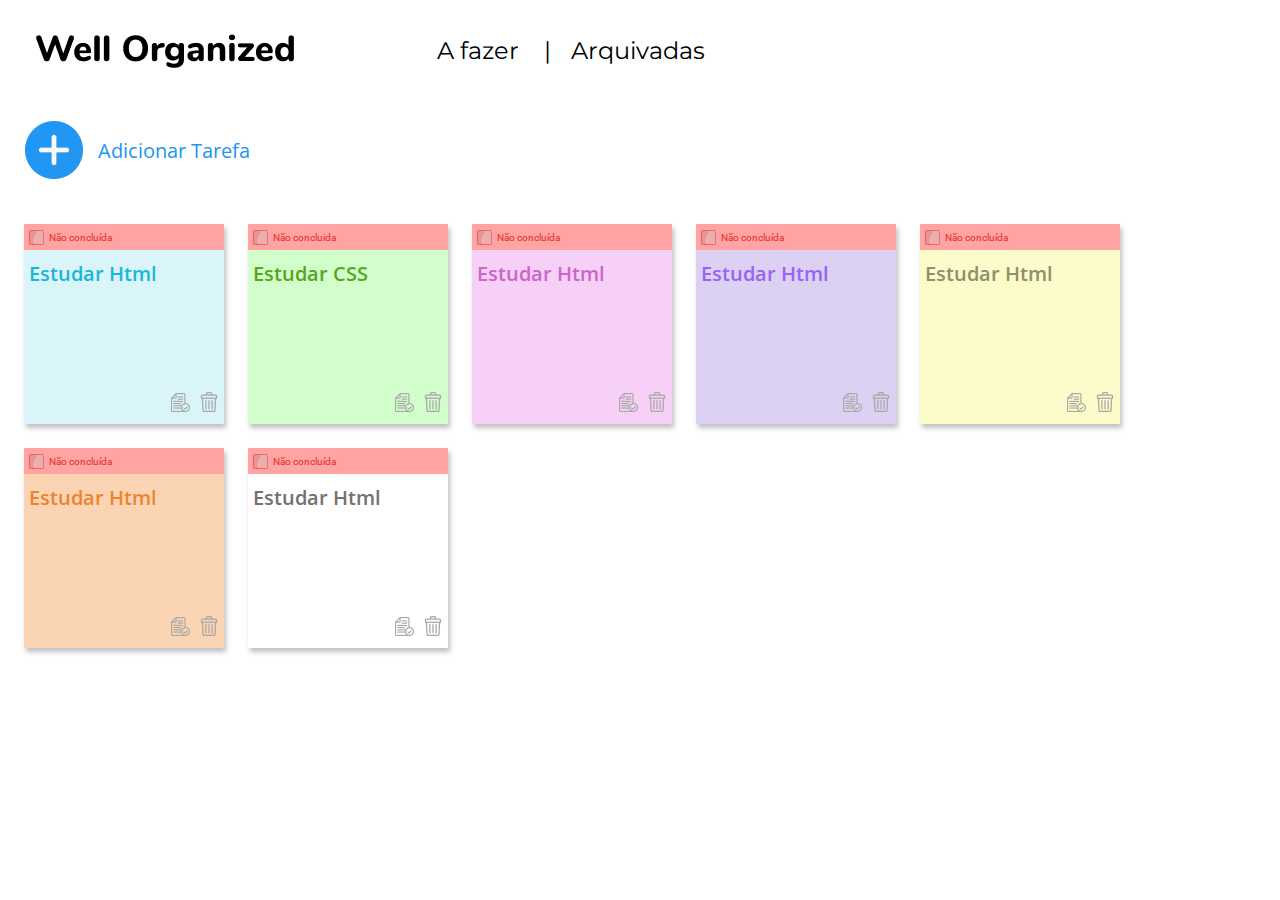
==== index.html @ ae43e27e "tag div substituida pela tag main" ====
<!DOCTYPE html>
<html lang="pt-br">
  <head>
    <title>Well Organized</title>
    <meta charset="UTF-8" />
    <meta name="viewport" content="width=device-width, initial-scale=1.0" />
    <link rel="icon" href="./public/assets/favicon.ico" />
    <link href="public/css/style.css" rel="stylesheet" />
  </head>

  <body>
    <header>
      <div class="image">
        <img
          src="public/assets/well-organized-logo.png"
          alt="Well Organized Logo"
        />
      </div>
      <nav>
        <button class="btn-menu">A fazer</button>
        <span class="pipe-menu">|</span>
        <button class="btn-menu">Arquivadas</button>
      </nav>
    </header>

    <main class="container">
      <div class="add-tasks">
        <button id="btn-add-1">
          <img src="public/assets/task-add-icon.png" alt="Adicionar" />
          <span>Adicionar Tarefa</span>
        </button>
        <div class="form-add-tasks">
          <label for="desc">Descrição</label>
          <input type="text" id="desc" name="descricao" />
          <label for="colors">Cor</label>
          <section id="colors">
            <div class="square color-blue"></div>
            <div class="square color-green"></div>
            <div class="square color-pink"></div>
            <div class="square color-purple"></div>
            <div class="square color-yellow"></div>
            <div class="square color-orange"></div>
            <div class="square color-white"></div>
          </section>
          <button id="btn-add-2">Adicionar</button>
        </div>
      </div>
      <div class="container-tasks-todo">
        <div class="card blue-task">
          <div class="header-card-task">
            <img src="public/assets/unchecked.png" alt="unchecked" />
            <span>Não concluída</span>
          </div>
          <p class="content">Estudar Html</p>
          <div class="footer-btns">
            <button>
              <img src="public/assets/archive-gray-scale.png" alt="arquivar" />
            </button>
            <button>
              <img
                src="public/assets/trash-gray-scale.png"
                alt="lixeira desativada"
              />
            </button>
          </div>
        </div>
        <div class="card green-task">
          <div class="header-card-task">
            <img src="public/assets/unchecked.png" alt="unchecked" />
            <span>Não concluida</span>
          </div>
          <p class="content">Estudar CSS</p>
          <div class="footer-btns">
            <button>
              <img src="public/assets/archive-gray-scale.png" alt="arquivar" />
            </button>
            <button>
              <img
                src="public/assets/trash-gray-scale.png"
                alt="lixeira desativada"
              />
            </button>
          </div>
        </div>
        <div class="card pink-task">
          <div class="header-card-task">
            <img src="public/assets/unchecked.png" alt="unchecked" />
            <span>Não concluída</span>
          </div>
          <p class="content">Estudar Html</p>
          <div class="footer-btns">
            <button>
              <img src="public/assets/archive-gray-scale.png" alt="arquivar" />
            </button>
            <button>
              <img
                src="public/assets/trash-gray-scale.png"
                alt="lixeira desativada"
              />
            </button>
          </div>
        </div>
        <div class="card purple-task">
          <div class="header-card-task">
            <img src="public/assets/unchecked.png" alt="unchecked" />
            <span>Não concluída</span>
          </div>
          <p class="content">Estudar Html</p>
          <div class="footer-btns">
            <button>
              <img src="public/assets/archive-gray-scale.png" alt="arquivar" />
            </button>
            <button>
              <img
                src="public/assets/trash-gray-scale.png"
                alt="lixeira desativada"
              />
            </button>
          </div>
        </div>

        <div class="card yellow-task">
          <div class="header-card-task">
            <img src="public/assets/unchecked.png" alt="unchecked" />
            <span>Não concluída</span>
          </div>
          <p class="content">Estudar Html</p>
          <div class="footer-btns">
            <button>
              <img src="public/assets/archive-gray-scale.png" alt="arquivar" />
            </button>
            <button>
              <img
                src="public/assets/trash-gray-scale.png"
                alt="lixeira desativada"
              />
            </button>
          </div>
        </div>
        <div class="card orange-task">
          <div class="header-card-task">
            <img src="public/assets/unchecked.png" alt="unchecked" />
            <span>Não concluída</span>
          </div>
          <p class="content">Estudar Html</p>
          <div class="footer-btns">
            <button>
              <img src="public/assets/archive-gray-scale.png" alt="arquivar" />
            </button>
            <button>
              <img
                src="public/assets/trash-gray-scale.png"
                alt="lixeira desativada"
              />
            </button>
          </div>
        </div>
        <div class="card white-task">
          <div class="header-card-task">
            <img src="public/assets/unchecked.png" alt="unchecked" />
            <span>Não concluída</span>
          </div>
          <p class="content">Estudar Html</p>
          <div class="footer-btns">
            <button>
              <img src="public/assets/archive-gray-scale.png" alt="arquivar" />
            </button>
            <button>
              <img
                src="public/assets/trash-gray-scale.png"
                alt="lixeira desativada"
              />
            </button>
          </div>
        </div>
      </div>
    </main>

    <script src="public/js/script.js"></script>
  </body>
</html>
---- public/css/style.css ----
@import url('https://fonts.googleapis.com/css2?family=Montserrat:wght@400;500&family=Open+Sans:wght@600&family=Roboto:wght@400;500&display=swap');

* {
  margin: 0;
  padding: 0;
  box-sizing: border-box;
}

/*Cabeçalho*/

header {
  display: flex;
  justify-content: flex-start;
  align-items: center;
  height: 100px;
}
.image {
  margin-left: 35px;
  margin-right: 126px;
}
.btn-menu {
  border: none;
  background-color: transparent;
  cursor: pointer;
  padding: 0px 16px;
  text-align: center;
  font-family: 'Montserrat', sans-serif;
  font-size: 24px;
}
.btn-menu:hover {
  border-bottom: 2px solid black;
}
.pipe-menu {
  font-family: 'Montserrat', sans-serif;
  font-size: 24px;
}

/*Área de adição de tarefas*/

.add-tasks {
  height: 100px;
  display: flex;
  align-items: center;
}
#btn-add-1 {
  margin-left: 25px;
  border: none;
  background-color: transparent;
  cursor: pointer;
  font-family: 'Open Sans', sans-serif;
  font-size: 20px;
  color: #2196f3;
  display: flex;
  align-items: center;
}
.change #btn-add-1 {
  display: none;
}
#btn-add-1 img {
  margin-right: 10px;
}
.form-add-tasks {
  height: 100px;
  margin-left: 26px;
  display: flex;
  align-items: center;
  transform: translateX(-140%);
  transition: all 0.5s;
}
.change .form-add-tasks {
  transform: translateX(0);
}
.form-add-tasks label {
  font-family: 'Montserrat', sans-serif;
  font-weight: 500;
  font-size: 18px;
  color: #000000;
  margin: 0px 2px;
}
#desc {
  width: 490px;
  height: 40px;
  background: #ffffff;
  border: 2px solid #50b6cf;
  border-radius: 7px;
  margin-left: 6px;
  margin-right: 18px;
  padding: 9px 14px;
}
.square {
  width: 20px;
  height: 20px;
  border: 1px solid #646464;
  margin: 0px 4px;
  cursor: pointer;
}
.square:hover {
  box-shadow: 2px 2px 2px rgba(0, 0, 0, 0.25);
}
.square:active {
  border: 1px solid #000000;
  box-shadow: 2px 2px 2px rgba(0, 0, 0, 0.25);
}
.color-blue {
  background-color: #daf5fa;
}
.color-green {
  background-color: #d1fecb;
}
.color-pink {
  background-color: #f6d0f6;
}
.color-purple {
  background-color: #dcd0f3;
}
.color-yellow {
  background-color: #fcfccb;
}
.color-orange {
  background-color: #fbd4b4;
}
.color-white {
  background-color: #ffffff;
}
#colors {
  display: inline-flex;
}
#btn-add-2 {
  border: none;
  border-radius: 10px;
  background-color: #50b6cf;
  width: 145px;
  height: 40px;
  cursor: pointer;
  font-family: 'Roboto', sans-serif;
  font-weight: 500;
  font-size: 25px;
  color: #ffffff;
  text-align: center;
  margin-left: 16px;
}
#btn-add-2:hover {
  background-color: #4ba3b9;
}

/*Área dos cartões de tarefas*/
.container-tasks-todo {
  margin: 12px;
  display: flex;
  align-items: center;
  flex-wrap: wrap;
}
.card {
  width: 200px;
  height: 200px;
  box-shadow: 2px 4px 5px rgba(0, 0, 0, 0.25);
  margin: 12px;
  position: relative;
}
.header-card-task {
  background-color: #ffa4a3;
  height: 26px;
  font-family: 'Roboto', sans-serif;
  font-weight: 400;
  font-size: 10px;
  color: #e42c28;
  display: flex;
  align-items: center;
  cursor: pointer;
}
.header-card-task img,
span {
  margin-left: 5px;
}
.content {
  font-family: 'Open Sans', sans-serif;
  font-weight: 600;
  font-size: 20px;
  margin: 10px 5px;
}
.footer-btns {
  position: absolute;
  bottom: 8px;
  right: 5px;
}
.footer-btns button {
  background-color: transparent;
  border: none;
  cursor: pointer;
  margin-left: 5px;
}
.blue-task {
  background-color: #daf5fa;
  color: #19b5dc;
}
.green-task {
  background-color: #d1fecb;
  color: #58a51d;
}
.pink-task {
  background-color: #f6d0f6;
  color: #cb65cb;
}
.purple-task {
  background-color: #dcd0f3;
  color: #9763f9;
}
.yellow-task {
  background-color: #fcfccb;
  color: #8f8f69;
}
.orange-task {
  background-color: #fbd4b4;
  color: #ec842e;
}
.white-task {
  background-color: #ffff;
  color: #727272;
}
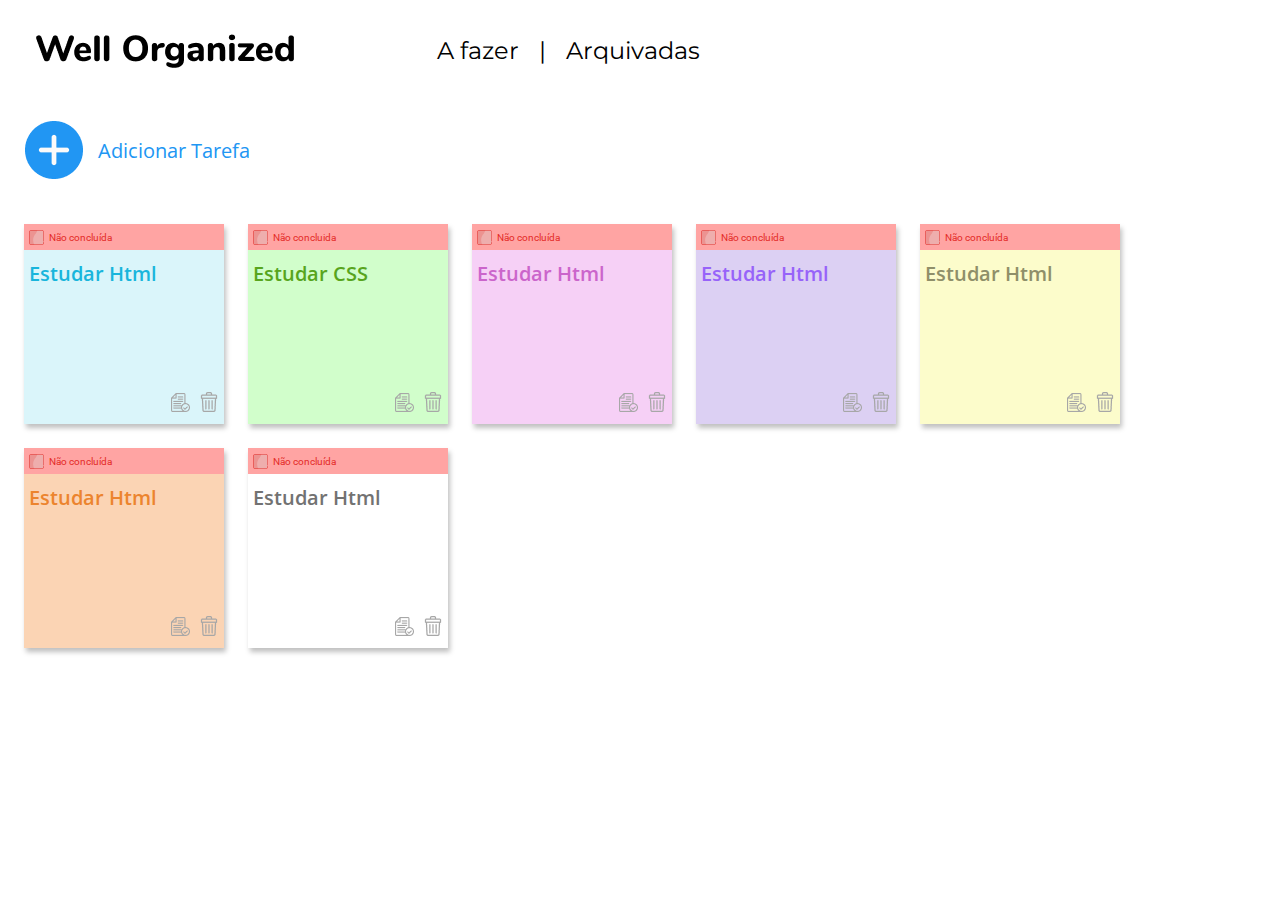
==== commit 2b5c3963: "nova atualizacao dos arquivos" ====
--- a/index.html
+++ b/index.html
@@ -17,9 +17,11 @@
         />
       </div>
       <nav>
-        <button class="btn-menu">A fazer</button>
-        <span class="pipe-menu">|</span>
-        <button class="btn-menu">Arquivadas</button>
+        <ul>
+          <li><a class="btn-menu" href="#AFazer">A fazer</a></li>
+          <li class="pipe-menu">|</li>
+          <li><a class="btn-menu" href="arquivadas.html">Arquivadas</a></li>
+        </ul>
       </nav>
     </header>
 
--- a/public/css/style.css
+++ b/public/css/style.css
@@ -18,14 +18,19 @@
   margin-left: 35px;
   margin-right: 126px;
 }
+ul li {
+  list-style-type: none;
+  display: inline;
+}
 .btn-menu {
   border: none;
-  background-color: transparent;
   cursor: pointer;
   padding: 0px 16px;
   text-align: center;
   font-family: 'Montserrat', sans-serif;
   font-size: 24px;
+  text-decoration: none;
+  color: #000000;
 }
 .btn-menu:hover {
   border-bottom: 2px solid black;
@@ -33,6 +38,18 @@
 .pipe-menu {
   font-family: 'Montserrat', sans-serif;
   font-size: 24px;
+}
+/*Area de tarefas arquivadas*/
+
+.arquivadas {
+  height: 100px;
+  display: flex;
+  align-items: center;
+  font-family: 'Montserrat', sans-serif;
+  font-weight: 500;
+  font-size: 18px;
+  color: #000000;
+  margin-left: 35px;
 }
 
 /*Área de adição de tarefas*/
@@ -96,10 +113,7 @@
 }
 .square:hover {
   box-shadow: 2px 2px 2px rgba(0, 0, 0, 0.25);
-}
-.square:active {
   border: 1px solid #000000;
-  box-shadow: 2px 2px 2px rgba(0, 0, 0, 0.25);
 }
 .color-blue {
   background-color: #daf5fa;
@@ -217,3 +231,22 @@
   background-color: #ffff;
   color: #727272;
 }
+/*Apenas exemplo dos cards arquivados*/
+.arq {
+  background-color: #b8ff99;
+  height: 26px;
+  font-family: 'Roboto', sans-serif;
+  font-weight: 400;
+  font-size: 10px;
+  color: #2b5a07;
+  display: flex;
+  align-items: center;
+  cursor: pointer;
+}
+.arq img,
+span {
+  margin-left: 5px;
+}
+.arqcard .content {
+  text-decoration: line-through;
+}
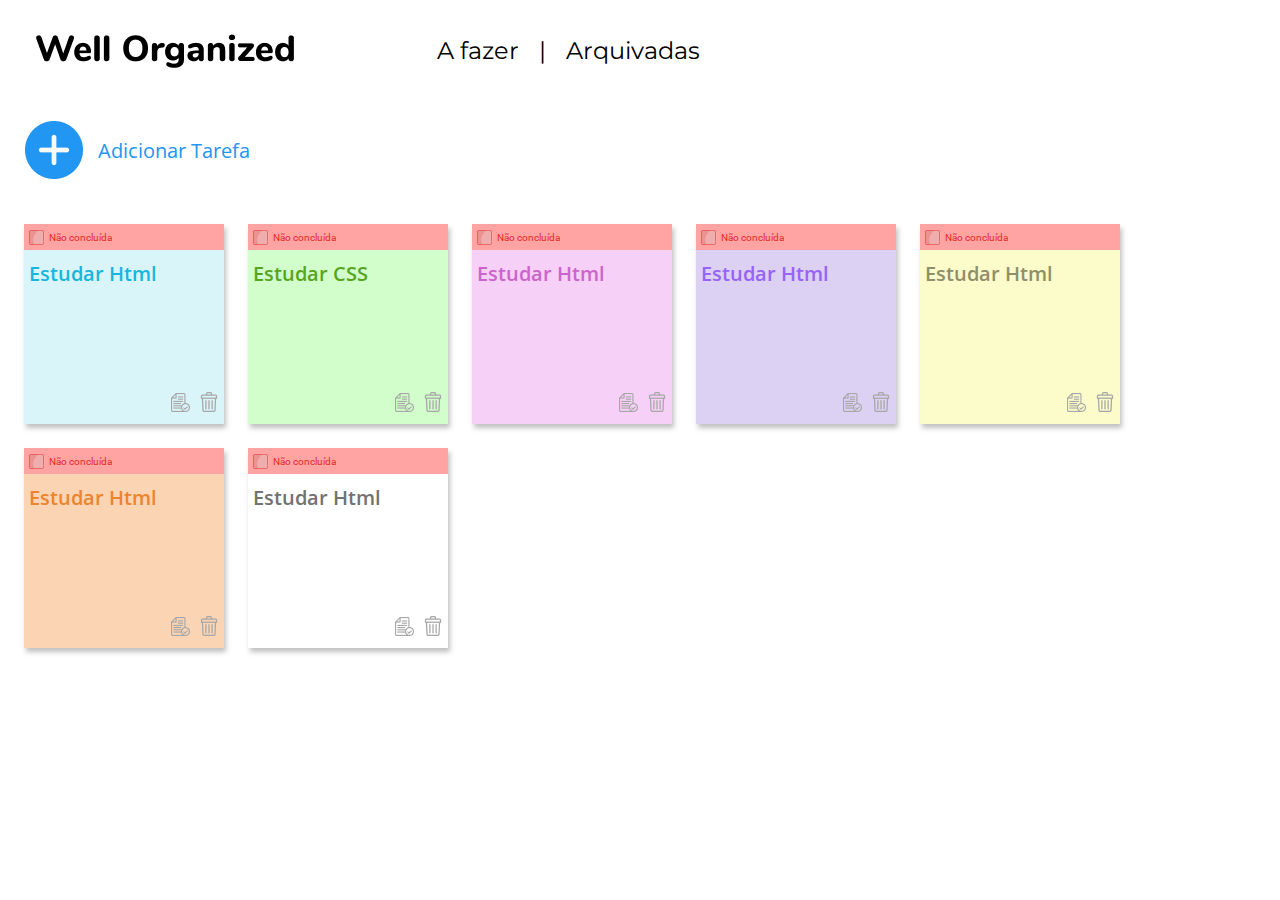
==== commit 21bd26bf: "Mapeamento de alguns botões e troca do mapeamento do efeito de deslizar com os elementos" ====
--- a/index.html
+++ b/index.html
@@ -50,7 +50,7 @@
       <div class="container-tasks-todo">
         <div class="card blue-task">
           <div class="header-card-task">
-            <img src="public/assets/unchecked.png" alt="unchecked" />
+            <img src="public/assets/unchecked.png" id="checkboxBlue" alt="unchecked" />
             <span>Não concluída</span>
           </div>
           <p class="content">Estudar Html</p>
@@ -68,8 +68,8 @@
         </div>
         <div class="card green-task">
           <div class="header-card-task">
-            <img src="public/assets/unchecked.png" alt="unchecked" />
-            <span>Não concluida</span>
+            <img src="public/assets/unchecked.png" id="checkboxGreen" alt="unchecked" />
+            <span>Não concluída</span>
           </div>
           <p class="content">Estudar CSS</p>
           <div class="footer-btns">
@@ -86,7 +86,7 @@
         </div>
         <div class="card pink-task">
           <div class="header-card-task">
-            <img src="public/assets/unchecked.png" alt="unchecked" />
+            <img src="public/assets/unchecked.png" id="checkboxPink" alt="unchecked" />
             <span>Não concluída</span>
           </div>
           <p class="content">Estudar Html</p>
@@ -104,7 +104,7 @@
         </div>
         <div class="card purple-task">
           <div class="header-card-task">
-            <img src="public/assets/unchecked.png" alt="unchecked" />
+            <img src="public/assets/unchecked.png" id="checkboxPurple"alt="unchecked" />
             <span>Não concluída</span>
           </div>
           <p class="content">Estudar Html</p>
@@ -123,7 +123,7 @@
 
         <div class="card yellow-task">
           <div class="header-card-task">
-            <img src="public/assets/unchecked.png" alt="unchecked" />
+            <img src="public/assets/unchecked.png" id="checkboxYellow" alt="unchecked" />
             <span>Não concluída</span>
           </div>
           <p class="content">Estudar Html</p>
@@ -141,7 +141,7 @@
         </div>
         <div class="card orange-task">
           <div class="header-card-task">
-            <img src="public/assets/unchecked.png" alt="unchecked" />
+            <img src="public/assets/unchecked.png" id="checkboxOrange" alt="unchecked" />
             <span>Não concluída</span>
           </div>
           <p class="content">Estudar Html</p>
@@ -159,7 +159,7 @@
         </div>
         <div class="card white-task">
           <div class="header-card-task">
-            <img src="public/assets/unchecked.png" alt="unchecked" />
+            <img src="public/assets/unchecked.png" id="checkboxWhite" alt="unchecked" />
             <span>Não concluída</span>
           </div>
           <p class="content">Estudar Html</p>
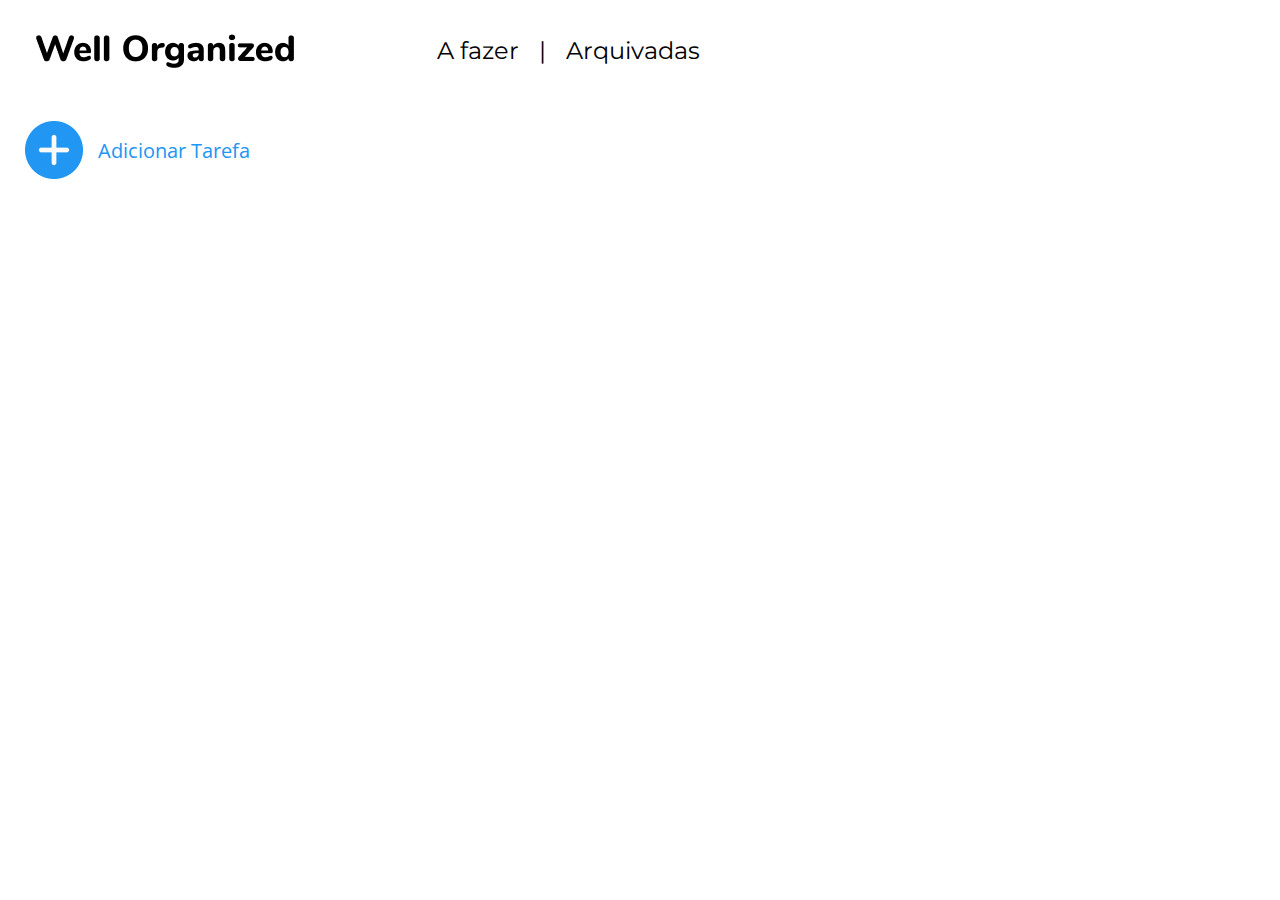
==== commit ca64d2d7: "Adição de card com headers com ids" ====
--- a/index.html
+++ b/index.html
@@ -36,19 +36,19 @@
           <input type="text" id="desc" name="descricao" />
           <label for="colors">Cor</label>
           <section id="colors">
-            <div class="square color-blue"></div>
-            <div class="square color-green"></div>
-            <div class="square color-pink"></div>
-            <div class="square color-purple"></div>
-            <div class="square color-yellow"></div>
-            <div class="square color-orange"></div>
-            <div class="square color-white"></div>
+            <div class="square" id="scb"></div>
+            <div class="square" id="scg"></div>
+            <div class="square" id="scpnk"></div>
+            <div class="square" id="scpl"></div>
+            <div class="square" id="scy"></div>
+            <div class="square" id="sco"></div>
+            <div class="square" id="scw"></div>
           </section>
           <button id="btn-add-2">Adicionar</button>
         </div>
       </div>
-      <div class="container-tasks-todo">
-        <div class="card blue-task">
+      <div id="container-tasks-todo">
+        <!--<div class="card blue-task">
           <div class="header-card-task">
             <img src="public/assets/unchecked.png" id="checkboxBlue" alt="unchecked" />
             <span>Não concluída</span>
@@ -176,7 +176,7 @@
           </div>
         </div>
       </div>
-    </main>
+    </main>-->
 
     <script src="public/js/script.js"></script>
   </body>
--- a/public/css/style.css
+++ b/public/css/style.css
@@ -79,13 +79,12 @@
 .form-add-tasks {
   height: 100px;
   margin-left: 26px;
-  display: flex;
-  align-items: center;
-  transform: translateX(-140%);
+  display: none;
+  align-items: center;
   transition: all 0.5s;
 }
 .change .form-add-tasks {
-  transform: translateX(0);
+  display: flex;
 }
 .form-add-tasks label {
   font-family: 'Montserrat', sans-serif;
@@ -115,25 +114,27 @@
   box-shadow: 2px 2px 2px rgba(0, 0, 0, 0.25);
   border: 1px solid #000000;
 }
-.color-blue {
+
+/*cores dos quadrados => square color blue(scb)...*/
+#scb {
   background-color: #daf5fa;
 }
-.color-green {
+#scg {
   background-color: #d1fecb;
 }
-.color-pink {
+#scpnk {
   background-color: #f6d0f6;
 }
-.color-purple {
+#scpl {
   background-color: #dcd0f3;
 }
-.color-yellow {
+#scy {
   background-color: #fcfccb;
 }
-.color-orange {
+#sco {
   background-color: #fbd4b4;
 }
-.color-white {
+#scw {
   background-color: #ffffff;
 }
 #colors {
@@ -158,7 +159,7 @@
 }
 
 /*Área dos cartões de tarefas*/
-.container-tasks-todo {
+#container-tasks-todo {
   margin: 12px;
   display: flex;
   align-items: center;
@@ -232,7 +233,7 @@
   color: #727272;
 }
 /*Apenas exemplo dos cards arquivados*/
-.arq {
+.header-card-task-done {
   background-color: #b8ff99;
   height: 26px;
   font-family: 'Roboto', sans-serif;
@@ -243,10 +244,10 @@
   align-items: center;
   cursor: pointer;
 }
-.arq img,
+.header-card-task-done img,
 span {
   margin-left: 5px;
 }
-.arqcard .content {
+.changeArq .content {
   text-decoration: line-through;
 }
